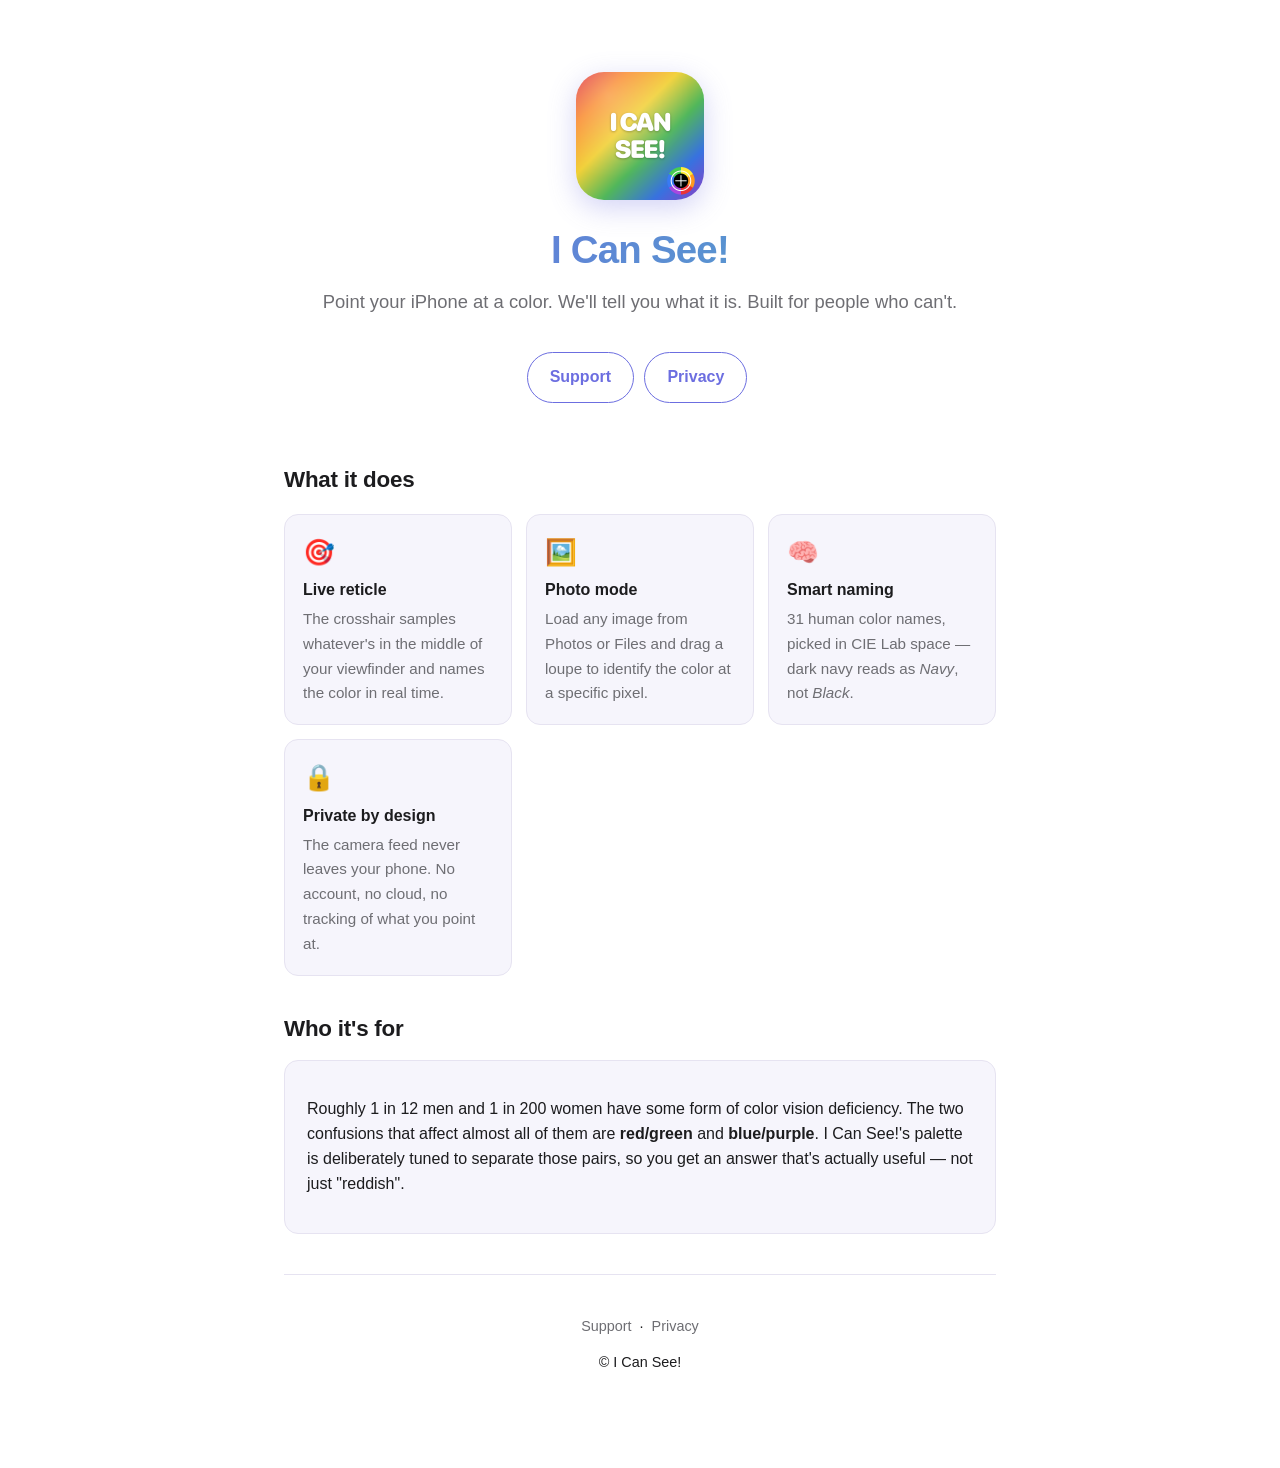
==== index.html @ c9bb422a "Initial commit: I Can See! v1.0 A colorblind-friendly color identifier for iPhone. Live camera sampl" ====
<!DOCTYPE html>
<html lang="en">
<head>
<meta charset="UTF-8">
<meta name="viewport" content="width=device-width, initial-scale=1.0">
<title>I Can See!</title>
<meta name="description" content="A colorblind-friendly color identifier for iPhone. Aim your camera or load a photo — I Can See! names what you're looking at.">
<link rel="icon" href="icon.png">
<link rel="apple-touch-icon" href="icon.png">
<link rel="stylesheet" href="_shared.css">
</head>
<body>
<div class="wrap">

<header class="hero">
    <img class="icon" src="icon.png" alt="I Can See! app icon">
    <h1>I Can See!</h1>
    <p class="tagline">Point your iPhone at a color. We'll tell you what it is. Built for people who can't.</p>
    <p>
        <a class="cta secondary" href="support.html">Support</a>
        <a class="cta secondary" href="privacy.html">Privacy</a>
    </p>
</header>

<h2>What it does</h2>
<div class="features">
    <div class="feature"><span class="emoji">🎯</span><strong>Live reticle</strong><span>The crosshair samples whatever's in the middle of your viewfinder and names the color in real time.</span></div>
    <div class="feature"><span class="emoji">🖼️</span><strong>Photo mode</strong><span>Load any image from Photos or Files and drag a loupe to identify the color at a specific pixel.</span></div>
    <div class="feature"><span class="emoji">🧠</span><strong>Smart naming</strong><span>31 human color names, picked in CIE Lab space — dark navy reads as <em>Navy</em>, not <em>Black</em>.</span></div>
    <div class="feature"><span class="emoji">🔒</span><strong>Private by design</strong><span>The camera feed never leaves your phone. No account, no cloud, no tracking of what you point at.</span></div>
</div>

<h2>Who it's for</h2>
<div class="card">
    <p>
        Roughly 1 in 12 men and 1 in 200 women have some form of color vision deficiency. The two confusions that affect almost all of them are <strong>red/green</strong> and <strong>blue/purple</strong>. I Can See!'s palette is deliberately tuned to separate those pairs, so you get an answer that's actually useful &mdash; not just "reddish".
    </p>
</div>

<hr>
<footer>
    <p>
        <a href="support.html">Support</a> &nbsp;&middot;&nbsp;
        <a href="privacy.html">Privacy</a>
    </p>
    <p>&copy; I Can See!</p>
</footer>

</div>
</body>
</html>
---- _shared.css ----
/* Shared stylesheet for I Am Mindful pages */
:root {
    --bg: #ffffff;
    --fg: #1c1c1e;
    --muted: #6e6e73;
    --accent: #6C6EE0;
    --accent-2: #4DA9C7;
    --card: #f6f5fc;
    --border: #e6e3f1;
}
@media (prefers-color-scheme: dark) {
    :root {
        --bg: #0f0d1a;
        --fg: #f5f5f7;
        --muted: #a8a3b8;
        --accent: #9B9AF0;
        --accent-2: #6FC5DD;
        --card: #181530;
        --border: #2a253f;
    }
}
* { box-sizing: border-box; }
html { scroll-behavior: smooth; }
body {
    margin: 0;
    font-family: -apple-system, BlinkMacSystemFont, "SF Pro Text", "Helvetica Neue", Helvetica, Arial, sans-serif;
    background: var(--bg);
    color: var(--fg);
    line-height: 1.55;
    -webkit-font-smoothing: antialiased;
}
.wrap {
    max-width: 760px;
    margin: 0 auto;
    padding: 48px 24px 80px;
}
header.hero {
    text-align: center;
    padding: 24px 0 8px;
}
header.hero img.icon {
    width: 128px;
    height: 128px;
    border-radius: 28px;
    box-shadow: 0 8px 28px rgba(108, 110, 224, 0.30);
    display: block;
    margin: 0 auto 20px;
}
h1 {
    font-size: 2.4rem;
    font-weight: 800;
    margin: 0 0 8px;
    letter-spacing: -0.02em;
    background: linear-gradient(120deg, var(--accent), var(--accent-2));
    -webkit-background-clip: text;
    background-clip: text;
    color: transparent;
}
h2 {
    font-size: 1.4rem;
    font-weight: 700;
    margin: 36px 0 12px;
    letter-spacing: -0.01em;
}
h3 {
    font-size: 1.05rem;
    font-weight: 700;
    margin: 24px 0 6px;
}
p, li { color: var(--fg); }
.tagline {
    font-size: 1.15rem;
    color: var(--muted);
    margin: 0 0 28px;
}
a {
    color: var(--accent);
    text-decoration: none;
}
a:hover { text-decoration: underline; }
.card {
    background: var(--card);
    border: 1px solid var(--border);
    border-radius: 14px;
    padding: 20px 22px;
    margin: 14px 0;
}
.cta {
    display: inline-block;
    background: var(--accent);
    color: white !important;
    padding: 12px 22px;
    border-radius: 999px;
    font-weight: 600;
    margin: 8px 6px 0 0;
}
.cta.secondary {
    background: transparent;
    color: var(--accent) !important;
    border: 1px solid var(--accent);
}
.cta:hover { text-decoration: none; opacity: 0.92; }
.features {
    display: grid;
    grid-template-columns: repeat(auto-fit, minmax(220px, 1fr));
    gap: 14px;
    margin: 16px 0;
}
.feature {
    background: var(--card);
    border: 1px solid var(--border);
    border-radius: 14px;
    padding: 18px;
}
.feature .emoji {
    font-size: 1.6rem;
    display: block;
    margin-bottom: 6px;
}
.feature strong { display: block; margin-bottom: 4px; }
.feature span { color: var(--muted); font-size: 0.95rem; }
ul { padding-left: 20px; }
li { margin: 6px 0; }
hr {
    border: 0;
    border-top: 1px solid var(--border);
    margin: 40px 0;
}
footer {
    color: var(--muted);
    font-size: 0.9rem;
    text-align: center;
    margin-top: 40px;
}
footer a { color: var(--muted); }
details.faq {
    background: var(--card);
    border: 1px solid var(--border);
    border-radius: 12px;
    padding: 14px 18px;
    margin: 10px 0;
}
details.faq[open] { background: var(--card); }
details.faq summary {
    cursor: pointer;
    font-weight: 600;
    list-style: none;
}
details.faq summary::-webkit-details-marker { display: none; }
details.faq summary::after {
    content: "+";
    float: right;
    color: var(--muted);
    font-weight: 400;
    transition: transform 0.15s ease;
}
details.faq[open] summary::after {
    content: "–";
}
details.faq p { margin: 10px 0 0; color: var(--muted); }
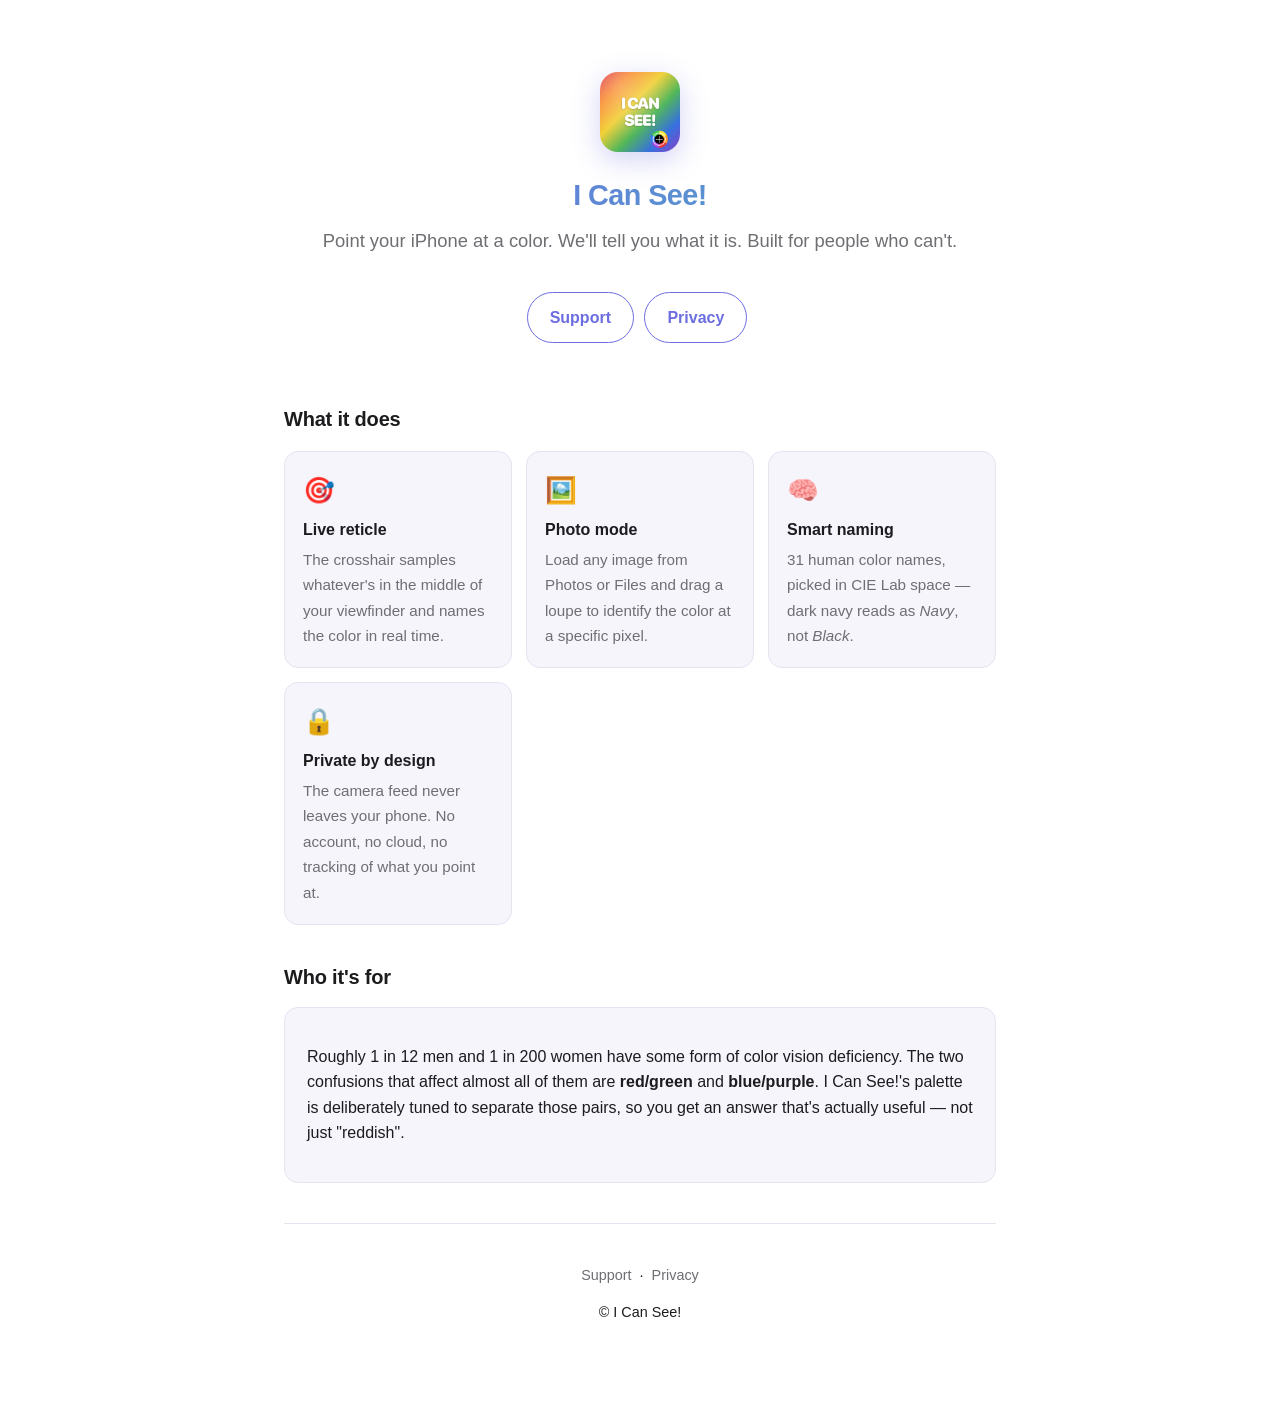
==== commit 66f06d42: "Fix icon rendering: add inline styles as fallback" ====
--- a/index.html
+++ b/index.html
@@ -13,7 +13,7 @@
 <div class="wrap">
 
 <header class="hero">
-    <img class="icon" src="icon.png" alt="I Can See! app icon">
+    <img class="icon" src="icon.png" style="width:80px;height:80px;border-radius:18px;" alt="I Can See! app icon">
     <h1>I Can See!</h1>
     <p class="tagline">Point your iPhone at a color. We'll tell you what it is. Built for people who can't.</p>
     <p>
--- a/_shared.css
+++ b/_shared.css
@@ -26,7 +26,8 @@
     font-family: -apple-system, BlinkMacSystemFont, "SF Pro Text", "Helvetica Neue", Helvetica, Arial, sans-serif;
     background: var(--bg);
     color: var(--fg);
-    line-height: 1.55;
+    font-size: 16px;
+    line-height: 1.6;
     -webkit-font-smoothing: antialiased;
 }
 .wrap {
@@ -39,15 +40,16 @@
     padding: 24px 0 8px;
 }
 header.hero img.icon {
-    width: 128px;
-    height: 128px;
+    width: 80px;
+    height: 80px;
     border-radius: 28px;
     box-shadow: 0 8px 28px rgba(108, 110, 224, 0.30);
     display: block;
+    max-width: 80px;
     margin: 0 auto 20px;
 }
 h1 {
-    font-size: 2.4rem;
+    font-size: 1.8rem;
     font-weight: 800;
     margin: 0 0 8px;
     letter-spacing: -0.02em;
@@ -57,7 +59,7 @@
     color: transparent;
 }
 h2 {
-    font-size: 1.4rem;
+    font-size: 1.25rem;
     font-weight: 700;
     margin: 36px 0 12px;
     letter-spacing: -0.01em;
